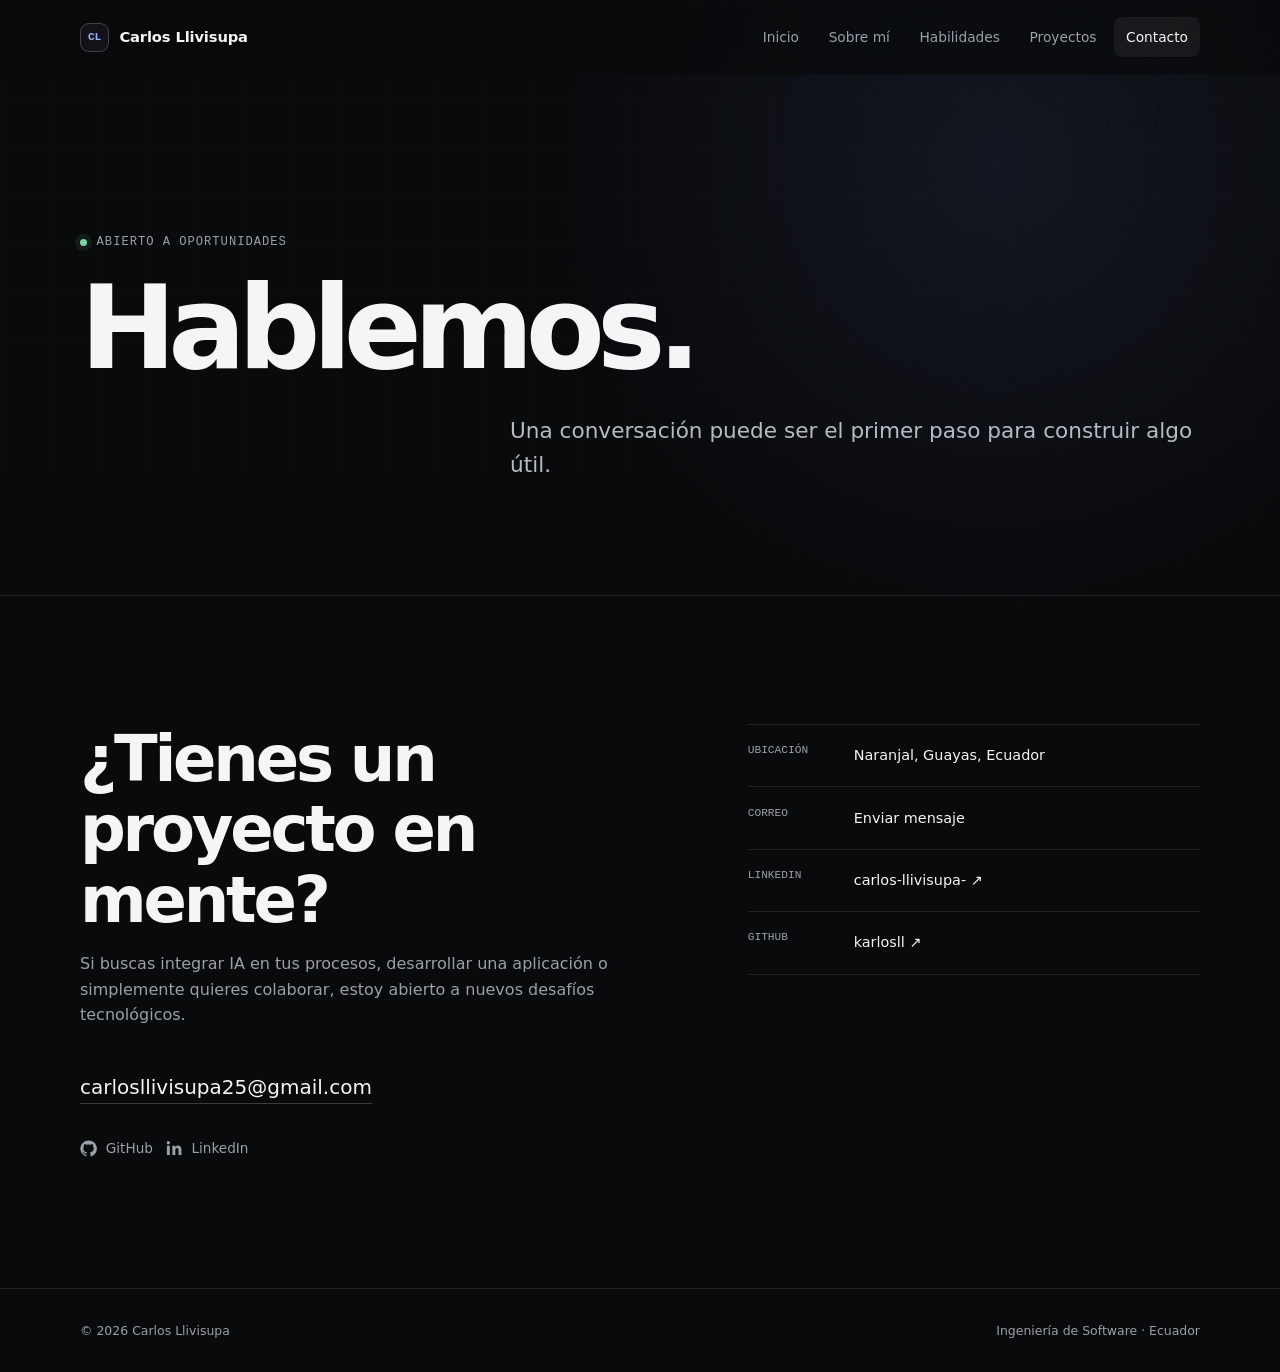
==== contacto.html @ 73b58702 "Primer commit de mi portafolio" ====
<!doctype html>
<html lang="es">
<head>
  <meta charset="utf-8">
  <meta name="viewport" content="width=device-width, initial-scale=1">
  <meta name="description" content="Contacto profesional de Carlos Llivisupa para proyectos de software e inteligencia artificial.">
  <meta name="theme-color" content="#090a0c">
  <title>Contacto — Carlos Llivisupa</title>
  <link rel="stylesheet" href="styles.css">
  <script src="script.js" defer></script>
</head>
<body>
  <a class="skip-link" href="#contenido">Saltar al contenido</a>
  <header class="site-header"><nav class="container nav-wrap" aria-label="Navegación principal">
    <a class="brand" href="index.html"><span class="brand-mark" aria-hidden="true">CL</span><span>Carlos Llivisupa</span></a>
    <button class="menu-toggle" type="button" aria-label="Abrir menú" aria-expanded="false" aria-controls="nav-menu"><svg aria-hidden="true" viewBox="0 0 24 24" fill="none" stroke="currentColor" stroke-width="1.8"><path d="M4 7h16M4 12h16M4 17h16"/></svg></button>
    <ul class="nav-links" id="nav-menu"><li><a href="index.html">Inicio</a></li><li><a href="sobre-mi.html">Sobre mí</a></li><li><a href="habilidades.html">Habilidades</a></li><li><a href="proyectos.html">Proyectos</a></li><li><a href="contacto.html" aria-current="page">Contacto</a></li></ul>
  </nav></header>

  <main id="contenido">
    <section class="container page-intro reveal">
      <p class="eyebrow">Abierto a oportunidades</p>
      <h1>Hablemos.</h1>
      <p class="lede">Una conversación puede ser el primer paso para construir algo útil.</p>
    </section>

    <section class="section">
      <div class="container contact-layout">
        <div class="contact-main reveal">
          <h2>¿Tienes un proyecto en mente?</h2>
          <p>Si buscas integrar IA en tus procesos, desarrollar una aplicación o simplemente quieres colaborar, estoy abierto a nuevos desafíos tecnológicos.</p>
          <a class="email-link" href="mailto:carlosllivisupa25@gmail.com">carlosllivisupa25@gmail.com</a>
          <div class="social-links">
            <a class="social-link" href="https://github.com/karlosll?tab=repositories" target="_blank" rel="noreferrer"><svg aria-hidden="true" viewBox="0 0 24 24" fill="currentColor"><path d="M12 .7a11.5 11.5 0 0 0-3.64 22.4c.58.1.79-.25.79-.56v-2.02c-3.22.7-3.9-1.37-3.9-1.37-.52-1.34-1.29-1.7-1.29-1.7-1.05-.72.08-.71.08-.71 1.17.08 1.78 1.2 1.78 1.2 1.04 1.78 2.72 1.27 3.38.97.1-.75.4-1.27.74-1.56-2.57-.3-5.27-1.29-5.27-5.69 0-1.26.45-2.28 1.19-3.09-.12-.29-.52-1.47.11-3.05 0 0 .97-.31 3.16 1.18a10.93 10.93 0 0 1 5.76 0c2.2-1.49 3.16-1.18 3.16-1.18.63 1.58.23 2.76.11 3.05.74.81 1.19 1.83 1.19 3.09 0 4.41-2.71 5.39-5.29 5.68.42.36.78 1.06.78 2.14v3.17c0 .31.21.67.8.56A11.5 11.5 0 0 0 12 .7Z"/></svg>GitHub</a>
            <a class="social-link" href="https://www.linkedin.com/in/carlos-llivisupa-/" target="_blank" rel="noreferrer"><svg aria-hidden="true" viewBox="0 0 24 24" fill="currentColor"><path d="M5.37 7.97H1.22V21h4.15V7.97ZM3.3 1.5a2.42 2.42 0 1 0 0 4.84 2.42 2.42 0 0 0 0-4.84ZM21.78 13.53c0-3.92-2.09-5.74-4.89-5.74a4.24 4.24 0 0 0-3.84 2.11h-.06V7.97H9v13.04h4.15v-6.45c0-1.7.32-3.35 2.43-3.35 2.08 0 2.1 1.95 2.1 3.46V21h4.15l-.05-7.47Z"/></svg>LinkedIn</a>
          </div>
        </div>
        <dl class="contact-list reveal">
          <div class="contact-row"><dt>Ubicación</dt><dd>Naranjal, Guayas, Ecuador</dd></div>
          <div class="contact-row"><dt>Correo</dt><dd><a href="mailto:carlosllivisupa25@gmail.com">Enviar mensaje</a></dd></div>
          <div class="contact-row"><dt>LinkedIn</dt><dd><a href="https://www.linkedin.com/in/carlos-llivisupa-/" target="_blank" rel="noreferrer">carlos-llivisupa- ↗</a></dd></div>
          <div class="contact-row"><dt>GitHub</dt><dd><a href="https://github.com/karlosll?tab=repositories" target="_blank" rel="noreferrer">karlosll ↗</a></dd></div>
        </dl>
      </div>
    </section>
  </main>

  <footer class="site-footer"><div class="container footer-inner"><p>© <span data-year></span> Carlos Llivisupa</p><p>Ingeniería de Software · Ecuador</p></div></footer>
</body>
</html>
---- styles.css ----
:root {
  --bg: #090a0c;
  --surface: #111318;
  --surface-raised: #161920;
  --text: #f4f5f7;
  --muted: #9b9fa9;
  --line: rgba(255, 255, 255, 0.1);
  --line-strong: rgba(255, 255, 255, 0.2);
  --accent: #9bb5ff;
  --accent-soft: rgba(155, 181, 255, 0.12);
  --max-width: 1120px;
  --radius: 18px;
}

* {
  box-sizing: border-box;
}

html {
  scroll-behavior: smooth;
}

body {
  margin: 0;
  min-width: 320px;
  color: var(--text);
  background:
    radial-gradient(circle at 78% 12%, rgba(87, 113, 181, 0.12), transparent 28rem),
    var(--bg);
  font-family: Inter, ui-sans-serif, system-ui, -apple-system, BlinkMacSystemFont, "Segoe UI", sans-serif;
  line-height: 1.6;
  -webkit-font-smoothing: antialiased;
}

body::before {
  position: fixed;
  inset: 0;
  z-index: -1;
  background-image:
    linear-gradient(rgba(255, 255, 255, 0.018) 1px, transparent 1px),
    linear-gradient(90deg, rgba(255, 255, 255, 0.018) 1px, transparent 1px);
  background-size: 48px 48px;
  mask-image: linear-gradient(to bottom, black, transparent 75%);
  content: "";
  pointer-events: none;
}

a {
  color: inherit;
  text-decoration: none;
}

img {
  display: block;
  max-width: 100%;
}

button,
input,
textarea {
  font: inherit;
}

button,
a {
  -webkit-tap-highlight-color: transparent;
}

:focus-visible {
  outline: 2px solid var(--accent);
  outline-offset: 4px;
}

.skip-link {
  position: fixed;
  top: 1rem;
  left: 1rem;
  z-index: 100;
  padding: 0.65rem 1rem;
  border-radius: 999px;
  color: var(--bg);
  background: var(--text);
  transform: translateY(-150%);
  transition: transform 180ms ease;
}

.skip-link:focus {
  transform: translateY(0);
}

.container {
  width: min(calc(100% - 3rem), var(--max-width));
  margin-inline: auto;
}

.site-header {
  position: sticky;
  top: 0;
  z-index: 50;
  border-bottom: 1px solid transparent;
  background: rgba(9, 10, 12, 0.72);
  backdrop-filter: blur(18px);
  transition: border-color 200ms ease;
}

.site-header.scrolled {
  border-color: var(--line);
}

.nav-wrap {
  display: flex;
  align-items: center;
  justify-content: space-between;
  min-height: 74px;
}

.brand {
  display: inline-flex;
  align-items: center;
  gap: 0.65rem;
  font-size: 0.92rem;
  font-weight: 650;
  letter-spacing: -0.01em;
}

.brand-mark {
  display: grid;
  width: 29px;
  height: 29px;
  place-items: center;
  border: 1px solid var(--line-strong);
  border-radius: 9px;
  color: var(--accent);
  background: var(--surface);
  font: 600 0.7rem ui-monospace, SFMono-Regular, Menlo, monospace;
}

.nav-links {
  display: flex;
  align-items: center;
  gap: 0.35rem;
  margin: 0;
  padding: 0;
  list-style: none;
}

.nav-links a {
  display: block;
  padding: 0.55rem 0.75rem;
  border-radius: 8px;
  color: var(--muted);
  font-size: 0.86rem;
  transition: color 180ms ease, background-color 180ms ease;
}

.nav-links a:hover,
.nav-links a[aria-current="page"] {
  color: var(--text);
  background: rgba(255, 255, 255, 0.055);
}

.menu-toggle {
  display: none;
  width: 42px;
  height: 42px;
  padding: 0;
  border: 1px solid var(--line);
  border-radius: 10px;
  color: var(--text);
  background: var(--surface);
  cursor: pointer;
}

.menu-toggle svg {
  width: 20px;
  height: 20px;
}

.hero {
  display: grid;
  grid-template-columns: minmax(0, 1.45fr) minmax(270px, 0.55fr);
  gap: clamp(3rem, 8vw, 7rem);
  align-items: center;
  min-height: calc(100svh - 74px);
  padding-block: clamp(5rem, 12vh, 9rem);
}

.eyebrow {
  display: flex;
  align-items: center;
  gap: 0.6rem;
  margin: 0 0 1.5rem;
  color: var(--muted);
  font: 500 0.76rem/1.3 ui-monospace, SFMono-Regular, Menlo, monospace;
  letter-spacing: 0.08em;
  text-transform: uppercase;
}

.eyebrow::before {
  width: 7px;
  height: 7px;
  border-radius: 50%;
  background: #79d5a5;
  box-shadow: 0 0 0 5px rgba(121, 213, 165, 0.09);
  content: "";
}

.hero h1,
.page-intro h1 {
  max-width: 860px;
  margin: 0;
  font-size: clamp(3.25rem, 8.6vw, 7.2rem);
  font-weight: 650;
  line-height: 0.93;
  letter-spacing: -0.07em;
}

.hero h1 span {
  display: block;
  color: transparent;
  -webkit-text-stroke: 1px rgba(244, 245, 247, 0.48);
}

.hero-lead {
  max-width: 670px;
  margin: 2rem 0 0;
  color: #b8bbc3;
  font-size: clamp(1rem, 2vw, 1.18rem);
  line-height: 1.75;
}

.hero-actions,
.social-links {
  display: flex;
  flex-wrap: wrap;
  gap: 0.8rem;
  margin-top: 2.1rem;
}

.button {
  display: inline-flex;
  align-items: center;
  justify-content: center;
  gap: 0.6rem;
  min-height: 46px;
  padding: 0.7rem 1.05rem;
  border: 1px solid var(--line-strong);
  border-radius: 10px;
  font-size: 0.88rem;
  font-weight: 600;
  transition: transform 180ms ease, border-color 180ms ease, background-color 180ms ease;
}

.button:hover {
  transform: translateY(-2px);
  border-color: rgba(255, 255, 255, 0.36);
}

.button.primary {
  border-color: var(--text);
  color: var(--bg);
  background: var(--text);
}

.button.primary:hover {
  background: #dfe1e6;
}

.button svg,
.social-link svg,
.text-link svg {
  width: 17px;
  height: 17px;
}

.hero-portrait {
  position: relative;
  max-width: 340px;
  justify-self: end;
}

.hero-portrait::before {
  position: absolute;
  inset: -12px 12px 12px -12px;
  z-index: -1;
  border: 1px solid var(--line);
  border-radius: calc(var(--radius) + 4px);
  content: "";
}

.hero-portrait::after {
  position: absolute;
  right: -16px;
  bottom: 18%;
  width: 5px;
  height: 64px;
  border-radius: 10px;
  background: var(--accent);
  content: "";
}

.hero-portrait img {
  width: 100%;
  aspect-ratio: 0.78;
  border: 1px solid var(--line);
  border-radius: var(--radius);
  object-fit: cover;
  object-position: center 16%;
  filter: saturate(0.72) contrast(1.04);
}

.portrait-label {
  position: absolute;
  right: 0.75rem;
  bottom: 0.75rem;
  padding: 0.45rem 0.65rem;
  border: 1px solid var(--line);
  border-radius: 8px;
  color: #d9dbe1;
  background: rgba(9, 10, 12, 0.8);
  backdrop-filter: blur(10px);
  font: 500 0.68rem ui-monospace, SFMono-Regular, Menlo, monospace;
}

.section {
  padding-block: clamp(5rem, 10vw, 8.5rem);
  border-top: 1px solid var(--line);
}

.section-header {
  display: grid;
  grid-template-columns: 0.7fr 1.3fr;
  gap: 2rem;
  align-items: start;
  margin-bottom: 3rem;
}

.section-kicker {
  margin: 0;
  color: var(--muted);
  font: 500 0.75rem ui-monospace, SFMono-Regular, Menlo, monospace;
  letter-spacing: 0.08em;
  text-transform: uppercase;
}

.section-header h2 {
  max-width: 680px;
  margin: 0;
  font-size: clamp(2rem, 4.2vw, 3.6rem);
  font-weight: 570;
  line-height: 1.08;
  letter-spacing: -0.045em;
}

.section-copy {
  max-width: 680px;
  margin: 1.25rem 0 0;
  color: var(--muted);
  font-size: 1rem;
}

.stats {
  display: grid;
  grid-template-columns: repeat(3, 1fr);
  border-block: 1px solid var(--line);
}

.stat {
  padding: 1.8rem 1.4rem;
}

.stat + .stat {
  border-left: 1px solid var(--line);
}

.stat strong {
  display: block;
  margin-bottom: 0.2rem;
  font-size: clamp(1.55rem, 3vw, 2.3rem);
  font-weight: 580;
  letter-spacing: -0.04em;
}

.stat span {
  color: var(--muted);
  font-size: 0.82rem;
}

.project-list {
  display: grid;
  gap: 1rem;
}

.project-card {
  position: relative;
  display: grid;
  grid-template-columns: 0.55fr 1fr auto;
  gap: 2rem;
  align-items: start;
  padding: 1.65rem;
  overflow: hidden;
  border: 1px solid var(--line);
  border-radius: var(--radius);
  background: rgba(17, 19, 24, 0.68);
  transition: transform 220ms ease, border-color 220ms ease, background-color 220ms ease;
}

.project-card::before {
  position: absolute;
  top: 0;
  left: 0;
  width: 0;
  height: 2px;
  background: var(--accent);
  content: "";
  transition: width 280ms ease;
}

.project-card:hover {
  border-color: var(--line-strong);
  background: var(--surface);
  transform: translateY(-2px);
}

.project-card:hover::before {
  width: 100%;
}

.project-title h3 {
  margin: 0;
  font-size: 1.25rem;
  font-weight: 600;
  letter-spacing: -0.025em;
}

.project-title p,
.project-date {
  margin: 0.3rem 0 0;
  color: var(--muted);
  font: 500 0.72rem ui-monospace, SFMono-Regular, Menlo, monospace;
}

.project-body p {
  margin: 0;
  color: #b5b8c0;
  font-size: 0.92rem;
}

.badges {
  display: flex;
  flex-wrap: wrap;
  gap: 0.45rem;
  margin-top: 1rem;
}

.badge {
  padding: 0.3rem 0.55rem;
  border: 1px solid var(--line);
  border-radius: 999px;
  color: #b9bdc6;
  background: rgba(255, 255, 255, 0.025);
  font: 500 0.68rem ui-monospace, SFMono-Regular, Menlo, monospace;
}

.project-arrow {
  display: grid;
  width: 36px;
  height: 36px;
  place-items: center;
  border: 1px solid var(--line);
  border-radius: 50%;
  color: var(--muted);
  transition: color 180ms ease, border-color 180ms ease, transform 180ms ease;
}

.project-card:hover .project-arrow {
  color: var(--text);
  border-color: var(--line-strong);
  transform: translate(2px, -2px);
}

.text-link {
  display: inline-flex;
  align-items: center;
  gap: 0.5rem;
  margin-top: 1.5rem;
  color: #dfe1e5;
  font-size: 0.88rem;
  font-weight: 600;
}

.text-link:hover {
  color: var(--accent);
}

.cta {
  display: grid;
  grid-template-columns: 1fr auto;
  gap: 2rem;
  align-items: end;
  padding: clamp(2rem, 6vw, 4rem);
  border: 1px solid var(--line);
  border-radius: 24px;
  background: linear-gradient(135deg, rgba(155, 181, 255, 0.1), rgba(255, 255, 255, 0.025) 55%);
}

.cta h2 {
  max-width: 680px;
  margin: 0;
  font-size: clamp(2rem, 5vw, 4rem);
  font-weight: 570;
  line-height: 1.08;
  letter-spacing: -0.05em;
}

.cta p {
  max-width: 580px;
  margin: 1rem 0 0;
  color: var(--muted);
}

.site-footer {
  padding-block: 2rem;
  border-top: 1px solid var(--line);
  color: var(--muted);
}

.footer-inner {
  display: flex;
  justify-content: space-between;
  gap: 1.5rem;
  font-size: 0.78rem;
}

.footer-inner p {
  margin: 0;
}

/* Internal pages */
.page-intro {
  padding-block: clamp(6rem, 13vw, 10rem) clamp(4rem, 9vw, 7rem);
}

.page-intro h1 {
  max-width: 920px;
  font-size: clamp(3.2rem, 9vw, 7.5rem);
}

.page-intro .lede {
  max-width: 690px;
  margin: 2rem 0 0 auto;
  color: #b6bac2;
  font-size: clamp(1.05rem, 2.3vw, 1.35rem);
}

.split-content {
  display: grid;
  grid-template-columns: 0.72fr 1.28fr;
  gap: clamp(2rem, 7vw, 6rem);
}

.sticky-label {
  position: sticky;
  top: 105px;
  align-self: start;
}

.content-prose {
  color: #b8bbc3;
  font-size: 1.04rem;
}

.content-prose > :first-child {
  margin-top: 0;
}

.content-prose strong {
  color: var(--text);
  font-weight: 550;
}

.timeline {
  display: grid;
}

.timeline-item {
  display: grid;
  grid-template-columns: 130px 1fr;
  gap: 2rem;
  padding-block: 2rem;
  border-top: 1px solid var(--line);
}

.timeline-date {
  color: var(--muted);
  font: 500 0.73rem ui-monospace, SFMono-Regular, Menlo, monospace;
}

.timeline-item h3 {
  margin: 0;
  font-size: 1.25rem;
  font-weight: 580;
}

.timeline-item h3 span {
  color: var(--muted);
  font-weight: 400;
}

.timeline-item p {
  margin: 0.65rem 0 0;
  color: var(--muted);
  font-size: 0.92rem;
}

.skills-grid {
  display: grid;
  grid-template-columns: repeat(2, 1fr);
  gap: 1rem;
}

.skill-card {
  min-height: 220px;
  padding: 1.5rem;
  border: 1px solid var(--line);
  border-radius: var(--radius);
  background: rgba(17, 19, 24, 0.65);
  transition: transform 200ms ease, border-color 200ms ease;
}

.skill-card:hover {
  border-color: var(--line-strong);
  transform: translateY(-2px);
}

.skill-number {
  color: var(--muted);
  font: 500 0.7rem ui-monospace, SFMono-Regular, Menlo, monospace;
}

.skill-card h2 {
  margin: 2.5rem 0 1rem;
  font-size: 1.3rem;
  font-weight: 580;
}

.skill-card .badges {
  margin-top: 0;
}

.projects-grid {
  display: grid;
  grid-template-columns: repeat(2, 1fr);
  gap: 1rem;
}

.project-detail {
  display: flex;
  min-height: 390px;
  flex-direction: column;
  padding: clamp(1.5rem, 4vw, 2.2rem);
  border: 1px solid var(--line);
  border-radius: var(--radius);
  background: rgba(17, 19, 24, 0.68);
  transition: transform 220ms ease, border-color 220ms ease;
}

.project-detail:first-child {
  grid-column: 1 / -1;
  min-height: 350px;
  background: linear-gradient(140deg, rgba(155, 181, 255, 0.09), rgba(17, 19, 24, 0.7) 50%);
}

.project-detail:hover {
  border-color: var(--line-strong);
  transform: translateY(-3px);
}

.project-detail-top {
  display: flex;
  justify-content: space-between;
  gap: 1rem;
  color: var(--muted);
  font: 500 0.72rem ui-monospace, SFMono-Regular, Menlo, monospace;
}

.project-detail h2 {
  margin: auto 0 0;
  font-size: clamp(2rem, 4vw, 3.2rem);
  font-weight: 570;
  letter-spacing: -0.045em;
}

.project-detail p {
  max-width: 720px;
  margin: 0.75rem 0 0;
  color: var(--muted);
}

.project-detail .achievement {
  color: #cbd4ed;
}

.contact-layout {
  display: grid;
  grid-template-columns: 1fr 0.8fr;
  gap: clamp(2rem, 8vw, 7rem);
  align-items: start;
}

.contact-main h2 {
  margin: 0;
  font-size: clamp(2.2rem, 5vw, 4.2rem);
  font-weight: 570;
  line-height: 1.1;
  letter-spacing: -0.05em;
}

.contact-main > p {
  max-width: 630px;
  color: var(--muted);
}

.email-link {
  display: inline-block;
  margin-top: 1.7rem;
  border-bottom: 1px solid var(--line-strong);
  font-size: clamp(1rem, 2.4vw, 1.25rem);
  transition: color 180ms ease, border-color 180ms ease;
}

.email-link:hover {
  color: var(--accent);
  border-color: var(--accent);
}

.contact-list {
  margin: 0;
  border-top: 1px solid var(--line);
}

.contact-row {
  display: grid;
  grid-template-columns: 90px 1fr;
  gap: 1rem;
  padding-block: 1.2rem;
  border-bottom: 1px solid var(--line);
}

.contact-row dt {
  color: var(--muted);
  font: 500 0.7rem ui-monospace, SFMono-Regular, Menlo, monospace;
  text-transform: uppercase;
}

.contact-row dd {
  margin: 0;
  font-size: 0.9rem;
}

.contact-row a:hover {
  color: var(--accent);
}

.social-link {
  display: inline-flex;
  align-items: center;
  gap: 0.55rem;
  color: var(--muted);
  font-size: 0.85rem;
  transition: color 180ms ease;
}

.social-link:hover {
  color: var(--text);
}

.reveal {
  opacity: 0;
  transform: translateY(18px);
  transition: opacity 650ms ease, transform 650ms ease;
}

.reveal.is-visible {
  opacity: 1;
  transform: none;
}

@media (max-width: 840px) {
  .menu-toggle {
    display: grid;
    place-items: center;
  }

  .nav-links {
    position: absolute;
    top: 66px;
    right: 1.5rem;
    left: 1.5rem;
    display: none;
    padding: 0.65rem;
    border: 1px solid var(--line);
    border-radius: 14px;
    background: rgba(17, 19, 24, 0.97);
    box-shadow: 0 18px 50px rgba(0, 0, 0, 0.34);
  }

  .nav-links.open {
    display: grid;
  }

  .nav-links a {
    padding: 0.75rem;
  }

  .hero {
    grid-template-columns: 1fr;
    min-height: auto;
  }

  .hero-portrait {
    width: min(72vw, 340px);
    justify-self: start;
  }

  .project-card {
    grid-template-columns: 0.6fr 1fr;
  }

  .project-arrow {
    display: none;
  }

  .cta,
  .contact-layout {
    grid-template-columns: 1fr;
    align-items: start;
  }
}

@media (max-width: 620px) {
  .container {
    width: min(calc(100% - 2rem), var(--max-width));
  }

  .hero h1,
  .page-intro h1 {
    letter-spacing: -0.055em;
  }

  .section-header,
  .split-content {
    grid-template-columns: 1fr;
  }

  .stats {
    grid-template-columns: 1fr;
  }

  .stat + .stat {
    border-top: 1px solid var(--line);
    border-left: 0;
  }

  .project-card {
    grid-template-columns: 1fr;
    gap: 1.2rem;
  }

  .skills-grid,
  .projects-grid {
    grid-template-columns: 1fr;
  }

  .project-detail:first-child {
    grid-column: auto;
  }

  .sticky-label {
    position: static;
  }

  .timeline-item {
    grid-template-columns: 1fr;
    gap: 0.6rem;
  }

  .footer-inner {
    flex-direction: column;
  }
}

@media (prefers-reduced-motion: reduce) {
  *,
  *::before,
  *::after {
    scroll-behavior: auto !important;
    transition-duration: 0.01ms !important;
  }

  .reveal {
    opacity: 1;
    transform: none;
  }
}
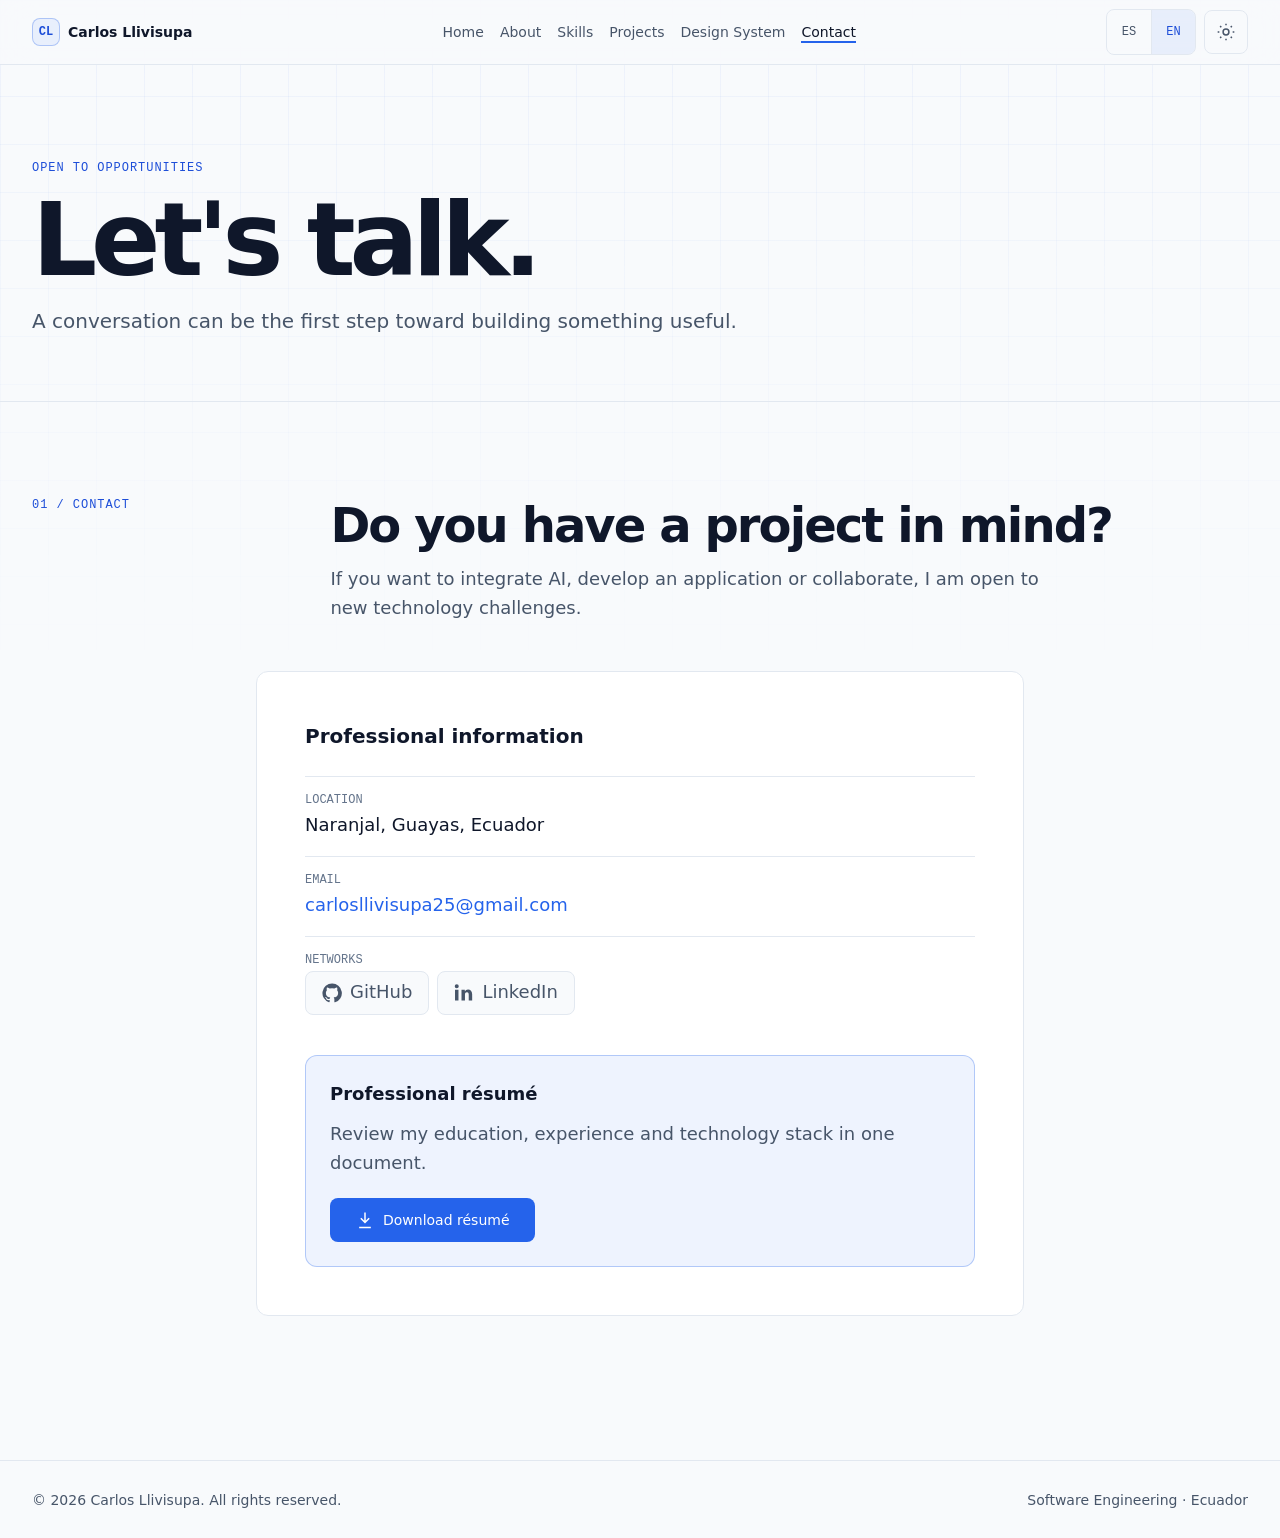
==== commit 680e7591: "Tercer Commit cambios en diseño" ====
--- a/contacto.html
+++ b/contacto.html
@@ -1,50 +1,101 @@
 <!doctype html>
-<html lang="es">
+<html lang="es" data-theme="dark">
 <head>
   <meta charset="utf-8">
-  <meta name="viewport" content="width=device-width, initial-scale=1">
+  <meta name="viewport" content="width=device-width, initial-scale=1, viewport-fit=cover">
   <meta name="description" content="Contacto profesional de Carlos Llivisupa para proyectos de software e inteligencia artificial.">
-  <meta name="theme-color" content="#090a0c">
-  <title>Contacto — Carlos Llivisupa</title>
-  <link rel="stylesheet" href="styles.css">
-  <script src="script.js" defer></script>
+  <meta name="theme-color" content="#0a0f1c">
+  <title>Contacto · Carlos Llivisupa</title>
+  <script>
+    (function () {
+      try {
+        var savedTheme = localStorage.getItem('theme');
+        var systemTheme = window.matchMedia('(prefers-color-scheme: light)').matches ? 'light' : 'dark';
+        document.documentElement.setAttribute('data-theme', savedTheme || systemTheme);
+      } catch (_) {
+        document.documentElement.setAttribute('data-theme', 'dark');
+      }
+    })();
+  </script>
+  <link rel="stylesheet" href="css/tokens.css">
+  <link rel="stylesheet" href="css/base.css">
+  <link rel="stylesheet" href="css/components.css">
+  <link rel="stylesheet" href="css/pages.css">
 </head>
-<body>
-  <a class="skip-link" href="#contenido">Saltar al contenido</a>
-  <header class="site-header"><nav class="container nav-wrap" aria-label="Navegación principal">
-    <a class="brand" href="index.html"><span class="brand-mark" aria-hidden="true">CL</span><span>Carlos Llivisupa</span></a>
-    <button class="menu-toggle" type="button" aria-label="Abrir menú" aria-expanded="false" aria-controls="nav-menu"><svg aria-hidden="true" viewBox="0 0 24 24" fill="none" stroke="currentColor" stroke-width="1.8"><path d="M4 7h16M4 12h16M4 17h16"/></svg></button>
-    <ul class="nav-links" id="nav-menu"><li><a href="index.html">Inicio</a></li><li><a href="sobre-mi.html">Sobre mí</a></li><li><a href="habilidades.html">Habilidades</a></li><li><a href="proyectos.html">Proyectos</a></li><li><a href="contacto.html" aria-current="page">Contacto</a></li></ul>
-  </nav></header>
+<body data-title-key="meta.title.contact" data-description-key="meta.description.contact">
+  <a class="skip-link" href="#contenido" data-i18n="nav.skip">Saltar al contenido</a>
+
+  <header class="site-header">
+    <div class="container site-header__inner">
+      <a class="brand" href="index.html" aria-label="Carlos Llivisupa"><span class="brand__mark" aria-hidden="true">CL</span><span>Carlos Llivisupa</span></a>
+      <nav id="nav-links" class="nav" aria-label="Navegación principal" data-i18n-aria="nav.aria">
+        <ul class="nav__list">
+          <li><a href="index.html" data-i18n="nav.home">Inicio</a></li>
+          <li><a href="sobre-mi.html" data-i18n="nav.about">Sobre mí</a></li>
+          <li><a href="habilidades.html" data-i18n="nav.skills">Habilidades</a></li>
+          <li><a href="proyectos.html" data-i18n="nav.projects">Proyectos</a></li>
+          <li><a href="design-system.html" data-i18n="nav.design">Design System</a></li>
+          <li><a href="contacto.html" aria-current="page" data-i18n="nav.contact">Contacto</a></li>
+        </ul>
+      </nav>
+      <div class="site-header__actions">
+        <div class="lang-switch" role="group" aria-label="Seleccionar idioma" data-i18n-aria="nav.languages"><button type="button" data-lang-btn="es" aria-pressed="true">ES</button><button type="button" data-lang-btn="en" aria-pressed="false">EN</button></div>
+        <button type="button" id="theme-toggle" class="icon-btn" aria-label="Cambiar tema claro u oscuro" aria-pressed="true" data-i18n-aria="nav.theme">
+          <svg class="theme-icon--moon" aria-hidden="true" viewBox="0 0 24 24" fill="none" stroke="currentColor" stroke-width="1.8"><path d="M20.4 15.1A8.5 8.5 0 0 1 8.9 3.6 8.5 8.5 0 1 0 20.4 15.1Z"/></svg>
+          <svg class="theme-icon--sun" aria-hidden="true" viewBox="0 0 24 24" fill="none" stroke="currentColor" stroke-width="1.8"><circle cx="12" cy="12" r="3.5"/><path d="M12 2v2M12 20v2M4.93 4.93l1.42 1.42M17.66 17.66l1.41 1.41M2 12h2M20 12h2M4.93 19.07l1.42-1.42M17.66 6.34l1.41-1.41"/></svg>
+        </button>
+        <button type="button" id="menu-btn" class="icon-btn menu-btn" aria-expanded="false" aria-controls="nav-links" aria-label="Abrir menú" data-i18n-aria="nav.menu"><svg aria-hidden="true" viewBox="0 0 24 24" fill="none" stroke="currentColor" stroke-width="1.8"><path d="M4 7h16M4 12h16M4 17h16"/></svg></button>
+      </div>
+    </div>
+  </header>
 
   <main id="contenido">
-    <section class="container page-intro reveal">
-      <p class="eyebrow">Abierto a oportunidades</p>
-      <h1>Hablemos.</h1>
-      <p class="lede">Una conversación puede ser el primer paso para construir algo útil.</p>
+    <section class="container page-intro" aria-labelledby="contact-title">
+      <p class="section-label reveal" data-i18n="contact.pageLabel">Abierto a oportunidades</p>
+      <h1 id="contact-title" class="reveal" data-i18n="contact.pageTitle">Hablemos.</h1>
+      <p class="reveal" data-i18n="contact.pageLead">Una conversación puede ser el primer paso para construir algo útil.</p>
     </section>
 
-    <section class="section">
-      <div class="container contact-layout">
-        <div class="contact-main reveal">
-          <h2>¿Tienes un proyecto en mente?</h2>
-          <p>Si buscas integrar IA en tus procesos, desarrollar una aplicación o simplemente quieres colaborar, estoy abierto a nuevos desafíos tecnológicos.</p>
-          <a class="email-link" href="mailto:carlosllivisupa25@gmail.com">carlosllivisupa25@gmail.com</a>
-          <div class="social-links">
-            <a class="social-link" href="https://github.com/karlosll?tab=repositories" target="_blank" rel="noreferrer"><svg aria-hidden="true" viewBox="0 0 24 24" fill="currentColor"><path d="M12 .7a11.5 11.5 0 0 0-3.64 22.4c.58.1.79-.25.79-.56v-2.02c-3.22.7-3.9-1.37-3.9-1.37-.52-1.34-1.29-1.7-1.29-1.7-1.05-.72.08-.71.08-.71 1.17.08 1.78 1.2 1.78 1.2 1.04 1.78 2.72 1.27 3.38.97.1-.75.4-1.27.74-1.56-2.57-.3-5.27-1.29-5.27-5.69 0-1.26.45-2.28 1.19-3.09-.12-.29-.52-1.47.11-3.05 0 0 .97-.31 3.16 1.18a10.93 10.93 0 0 1 5.76 0c2.2-1.49 3.16-1.18 3.16-1.18.63 1.58.23 2.76.11 3.05.74.81 1.19 1.83 1.19 3.09 0 4.41-2.71 5.39-5.29 5.68.42.36.78 1.06.78 2.14v3.17c0 .31.21.67.8.56A11.5 11.5 0 0 0 12 .7Z"/></svg>GitHub</a>
-            <a class="social-link" href="https://www.linkedin.com/in/carlos-llivisupa-/" target="_blank" rel="noreferrer"><svg aria-hidden="true" viewBox="0 0 24 24" fill="currentColor"><path d="M5.37 7.97H1.22V21h4.15V7.97ZM3.3 1.5a2.42 2.42 0 1 0 0 4.84 2.42 2.42 0 0 0 0-4.84ZM21.78 13.53c0-3.92-2.09-5.74-4.89-5.74a4.24 4.24 0 0 0-3.84 2.11h-.06V7.97H9v13.04h4.15v-6.45c0-1.7.32-3.35 2.43-3.35 2.08 0 2.1 1.95 2.1 3.46V21h4.15l-.05-7.47Z"/></svg>LinkedIn</a>
-          </div>
+    <section class="section section--bordered" aria-labelledby="contact-section-title">
+      <div class="container">
+        <header class="section-header reveal">
+          <p class="section-label" data-i18n="contact.sectionLabel">01 / Contacto</p>
+          <div class="section-header__content"><h2 id="contact-section-title" data-i18n="contact.sectionTitle">¿Tienes un proyecto en mente?</h2><p data-i18n="contact.sectionIntro">Si buscas integrar IA, desarrollar una aplicación o colaborar, estoy abierto a nuevos desafíos tecnológicos.</p></div>
+        </header>
+
+        <div class="contact-layout">
+          <aside class="contact-panel reveal" aria-labelledby="contact-info-title">
+            <div class="contact-panel__header"><h3 id="contact-info-title" data-i18n="contact.infoTitle">Información profesional</h3></div>
+            <dl class="contact-list">
+              <div class="contact-list__row"><dt data-i18n="contact.locationLabel">Ubicación</dt><dd data-i18n="contact.location">Naranjal, Guayas, Ecuador</dd></div>
+              <div class="contact-list__row"><dt data-i18n="contact.emailLabel">Correo</dt><dd><a href="mailto:carlosllivisupa25@gmail.com">carlosllivisupa25@gmail.com</a></dd></div>
+              <div class="contact-list__row"><dt data-i18n="contact.networksLabel">Redes</dt><dd>
+                <ul class="contact-networks">
+                  <li><a class="contact-network" href="https://github.com/karlosll?tab=repositories" target="_blank" rel="noopener"><svg aria-hidden="true" viewBox="0 0 24 24" fill="currentColor"><path d="M12 .7a11.5 11.5 0 0 0-3.64 22.4c.58.1.79-.25.79-.56v-2.02c-3.22.7-3.9-1.37-3.9-1.37-.52-1.34-1.29-1.7-1.29-1.7-1.05-.72.08-.71.08-.71 1.17.08 1.78 1.2 1.78 1.2 1.04 1.78 2.72 1.27 3.38.97.1-.75.4-1.27.74-1.56-2.57-.3-5.27-1.29-5.27-5.69 0-1.26.45-2.28 1.19-3.09-.12-.29-.52-1.47.11-3.05 0 0 .97-.31 3.16 1.18a10.93 10.93 0 0 1 5.76 0c2.2-1.49 3.16-1.18 3.16-1.18.63 1.58.23 2.76.11 3.05.74.81 1.19 1.83 1.19 3.09 0 4.41-2.71 5.39-5.29 5.68.42.36.78 1.06.78 2.14v3.17c0 .31.21.67.8.56A11.5 11.5 0 0 0 12 .7Z"/></svg><span>GitHub</span></a></li>
+                  <li><a class="contact-network" href="https://www.linkedin.com/in/carlos-llivisupa-/" target="_blank" rel="noopener"><svg aria-hidden="true" viewBox="0 0 24 24" fill="currentColor"><path d="M5.37 7.97H1.22V21h4.15V7.97ZM3.3 1.5a2.42 2.42 0 1 0 0 4.84 2.42 2.42 0 0 0 0-4.84ZM21.78 13.53c0-3.92-2.09-5.74-4.89-5.74a4.24 4.24 0 0 0-3.84 2.11h-.06V7.97H9v13.04h4.15v-6.45c0-1.7.32-3.35 2.43-3.35 2.08 0 2.1 1.95 2.1 3.46V21h4.15l-.05-7.47Z"/></svg><span>LinkedIn</span></a></li>
+                </ul>
+              </dd></div>
+            </dl>
+
+            <section class="cv-card" aria-labelledby="cv-title">
+              <h4 id="cv-title" data-i18n="contact.cvTitle">Currículum profesional</h4>
+              <p data-i18n="contact.cvBody">Consulta mi formación, experiencia y stack tecnológico en un solo documento.</p>
+              <a class="btn btn--primary" href="CV%20-%20Carlos%20Llivisupa.pdf" download="CV-Carlos-Llivisupa.pdf"><svg class="download-icon" aria-hidden="true" viewBox="0 0 24 24" fill="none" stroke="currentColor" stroke-width="1.8"><path d="M12 3v12M7 10l5 5 5-5M5 21h14"/></svg><span data-i18n="contact.downloadCv">Descargar CV</span></a>
+            </section>
+          </aside>
+
         </div>
-        <dl class="contact-list reveal">
-          <div class="contact-row"><dt>Ubicación</dt><dd>Naranjal, Guayas, Ecuador</dd></div>
-          <div class="contact-row"><dt>Correo</dt><dd><a href="mailto:carlosllivisupa25@gmail.com">Enviar mensaje</a></dd></div>
-          <div class="contact-row"><dt>LinkedIn</dt><dd><a href="https://www.linkedin.com/in/carlos-llivisupa-/" target="_blank" rel="noreferrer">carlos-llivisupa- ↗</a></dd></div>
-          <div class="contact-row"><dt>GitHub</dt><dd><a href="https://github.com/karlosll?tab=repositories" target="_blank" rel="noreferrer">karlosll ↗</a></dd></div>
-        </dl>
       </div>
     </section>
   </main>
 
-  <footer class="site-footer"><div class="container footer-inner"><p>© <span data-year></span> Carlos Llivisupa</p><p>Ingeniería de Software · Ecuador</p></div></footer>
+  <footer class="site-footer"><div class="container site-footer__inner"><p><small>© <span data-year></span> Carlos Llivisupa. <span data-i18n="footer.rights">Todos los derechos reservados.</span></small></p><p><small data-i18n="footer.location">Ingeniería de Software · Ecuador</small></p></div></footer>
+  <button type="button" id="back-to-top" class="icon-btn back-to-top" hidden aria-label="Volver al inicio" data-i18n-aria="ui.top"><svg aria-hidden="true" viewBox="0 0 24 24" fill="none" stroke="currentColor" stroke-width="1.8"><path d="m6 15 6-6 6 6"/></svg></button>
+
+  <script src="js/translations.js" defer></script>
+  <script src="js/i18n.js" defer></script>
+  <script src="js/theme.js" defer></script>
+  <script src="js/menu.js" defer></script>
+  <script src="js/ui.js" defer></script>
 </body>
 </html>
--- a/css/tokens.css
+++ b/css/tokens.css
@@ -0,0 +1,87 @@
+:root,
+[data-theme="dark"] {
+  color-scheme: dark;
+  --color-background: #0a0f1c;
+  --color-surface: #111827;
+  --color-surface-raised: #162033;
+  --color-nav-bg: rgba(10, 15, 28, 0.82);
+  --color-text: #e6edf7;
+  --color-text-muted: #94a3b8;
+  --color-text-disabled: #64748b;
+  --color-border: #1e293b;
+  --color-primary: #3b82f6;
+  --color-primary-hover: #60a5fa;
+  --color-primary-button: #2563eb;
+  --color-primary-button-hover: #1d4ed8;
+  --color-on-primary: #ffffff;
+  --color-secondary: #38bdf8;
+  --color-accent-soft: rgba(59, 130, 246, 0.12);
+  --color-accent-border: rgba(59, 130, 246, 0.35);
+  --color-success: #34d399;
+  --color-warning: #fbbf24;
+  --color-danger: #f87171;
+  --color-grid: rgba(148, 163, 184, 0.055);
+  --focus-ring: 0 0 0 3px rgba(59, 130, 246, 0.4);
+  --shadow-card: 0 4px 16px rgba(0, 0, 0, 0.24);
+}
+
+[data-theme="light"] {
+  color-scheme: light;
+  --color-background: #f8fafc;
+  --color-surface: #ffffff;
+  --color-surface-raised: #eff6ff;
+  --color-nav-bg: rgba(248, 250, 252, 0.86);
+  --color-text: #0f172a;
+  --color-text-muted: #475569;
+  --color-text-disabled: #64748b;
+  --color-border: #e2e8f0;
+  --color-primary: #2563eb;
+  --color-primary-hover: #1d4ed8;
+  --color-primary-button: #2563eb;
+  --color-primary-button-hover: #1d4ed8;
+  --color-on-primary: #ffffff;
+  --color-secondary: #0284c7;
+  --color-accent-soft: rgba(37, 99, 235, 0.08);
+  --color-accent-border: rgba(37, 99, 235, 0.3);
+  --color-success: #059669;
+  --color-warning: #d97706;
+  --color-danger: #dc2626;
+  --color-grid: rgba(37, 99, 235, 0.055);
+  --focus-ring: 0 0 0 3px rgba(37, 99, 235, 0.35);
+  --shadow-card: 0 4px 16px rgba(15, 23, 42, 0.07);
+}
+
+:root {
+  --font-primary: Inter, system-ui, -apple-system, "Segoe UI", sans-serif;
+  --font-mono: "JetBrains Mono", "Fira Code", ui-monospace, monospace;
+  --text-xs: 0.75rem;
+  --text-sm: 0.875rem;
+  --text-base: clamp(1rem, 0.5vw + 0.9rem, 1.125rem);
+  --text-lg: 1.25rem;
+  --text-h1: clamp(3rem, 8vw, 6.5rem);
+  --text-h2: clamp(1.8rem, 3vw + 1rem, 3rem);
+  --text-h3: 1.25rem;
+  --weight-regular: 400;
+  --weight-medium: 500;
+  --weight-semibold: 600;
+  --weight-bold: 700;
+  --space-2xs: 0.25rem;
+  --space-xs: 0.5rem;
+  --space-sm: 0.75rem;
+  --space-md: 1rem;
+  --space-lg: 1.5rem;
+  --space-xl: 2rem;
+  --space-2xl: 3rem;
+  --space-3xl: 4rem;
+  --space-4xl: 6rem;
+  --radius-sm: 0.5rem;
+  --radius-md: 0.75rem;
+  --radius-lg: 1rem;
+  --radius-full: 999px;
+  --border-width: 1px;
+  --container-max: 1500px;
+  --nav-height: 64px;
+  --tap-min: 44px;
+  --transition: 200ms ease;
+  --transition-slow: 500ms ease;
+}
--- a/css/base.css
+++ b/css/base.css
@@ -0,0 +1,209 @@
+*,
+*::before,
+*::after {
+  box-sizing: border-box;
+  margin: 0;
+}
+
+html {
+  scroll-behavior: smooth;
+  scroll-padding-top: calc(var(--nav-height) + var(--space-md));
+  -webkit-text-size-adjust: 100%;
+}
+
+body {
+  min-width: 320px;
+  overflow-x: hidden;
+  color: var(--color-text);
+  background: var(--color-background);
+  font-family: var(--font-primary);
+  font-size: var(--text-base);
+  font-weight: var(--weight-regular);
+  line-height: 1.6;
+  transition: color var(--transition), background-color var(--transition);
+  -webkit-font-smoothing: antialiased;
+}
+
+body::before {
+  position: fixed;
+  inset: 0;
+  z-index: -1;
+  background-image:
+    linear-gradient(var(--color-grid) var(--border-width), transparent var(--border-width)),
+    linear-gradient(90deg, var(--color-grid) var(--border-width), transparent var(--border-width));
+  background-size: var(--space-2xl) var(--space-2xl);
+  mask-image: linear-gradient(to bottom, black, transparent 75%);
+  content: "";
+  pointer-events: none;
+}
+
+img,
+svg {
+  display: block;
+  max-width: 100%;
+  height: auto;
+}
+
+ul {
+  padding: 0;
+  list-style: none;
+}
+
+button,
+input,
+textarea {
+  font: inherit;
+}
+
+button,
+a {
+  -webkit-tap-highlight-color: transparent;
+}
+
+h1,
+h2,
+h3,
+strong {
+  color: var(--color-text);
+}
+
+h1 {
+  font-size: var(--text-h1);
+  font-weight: var(--weight-bold);
+  line-height: 0.96;
+  letter-spacing: -0.06em;
+}
+
+h2 {
+  font-size: var(--text-h2);
+  font-weight: var(--weight-semibold);
+  line-height: 1.15;
+  letter-spacing: -0.04em;
+}
+
+h3 {
+  font-size: var(--text-h3);
+  font-weight: var(--weight-semibold);
+}
+
+p,
+li {
+  color: var(--color-text-muted);
+}
+
+a {
+  color: var(--color-primary);
+  text-decoration: none;
+  transition: color var(--transition);
+}
+
+small {
+  font-size: var(--text-sm);
+}
+
+::selection {
+  background: var(--color-accent-soft);
+}
+
+:focus-visible {
+  outline: none;
+  border-radius: var(--radius-sm);
+  box-shadow: var(--focus-ring);
+}
+
+[hidden] {
+  display: none !important;
+}
+
+.container {
+  width: 100%;
+  max-width: var(--container-max);
+  margin-inline: auto;
+  padding-left: max(var(--space-md), env(safe-area-inset-left));
+  padding-right: max(var(--space-md), env(safe-area-inset-right));
+}
+
+.visually-hidden {
+  position: absolute;
+  width: var(--border-width);
+  height: var(--border-width);
+  overflow: hidden;
+  clip: rect(0 0 0 0);
+  white-space: nowrap;
+}
+
+.skip-link {
+  position: fixed;
+  top: var(--space-xs);
+  left: var(--space-md);
+  z-index: 300;
+  padding: var(--space-xs) var(--space-md);
+  border-radius: var(--radius-sm);
+  color: var(--color-on-primary);
+  background: var(--color-primary);
+  transform: translateY(-160%);
+  transition: transform var(--transition);
+}
+
+.skip-link:focus {
+  transform: translateY(0);
+}
+
+.section {
+  padding-block: var(--space-3xl);
+}
+
+.section--bordered {
+  border-top: var(--border-width) solid var(--color-border);
+}
+
+.reveal {
+  opacity: 0;
+  transform: translateY(var(--space-md));
+  transition: opacity var(--transition-slow), transform var(--transition-slow);
+}
+
+.reveal.is-visible {
+  opacity: 1;
+  transform: none;
+}
+
+@media (min-width: 768px) {
+  .container {
+    padding-inline: var(--space-lg);
+  }
+
+  .section {
+    padding-block: var(--space-4xl);
+  }
+}
+
+@media (min-width: 1024px) {
+  .container {
+    padding-inline: var(--space-xl);
+  }
+}
+
+@media (hover: hover) {
+  a:hover {
+    color: var(--color-primary-hover);
+  }
+}
+
+@media (prefers-reduced-motion: reduce) {
+  html {
+    scroll-behavior: auto;
+  }
+
+  *,
+  *::before,
+  *::after {
+    animation: none !important;
+    transition: none !important;
+  }
+
+  .reveal {
+    opacity: 1;
+    transform: none;
+  }
+}
--- a/css/components.css
+++ b/css/components.css
@@ -0,0 +1,438 @@
+.site-header {
+  position: sticky;
+  top: 0;
+  z-index: 100;
+  padding-top: env(safe-area-inset-top);
+  border-bottom: var(--border-width) solid var(--color-border);
+  background: var(--color-nav-bg);
+  backdrop-filter: blur(var(--space-md));
+  -webkit-backdrop-filter: blur(var(--space-md));
+}
+
+.site-header__inner {
+  display: flex;
+  align-items: center;
+  justify-content: space-between;
+  min-height: var(--nav-height);
+  gap: var(--space-xs);
+}
+
+.brand {
+  display: inline-flex;
+  align-items: center;
+  gap: var(--space-xs);
+  min-height: var(--tap-min);
+  color: var(--color-text);
+  font-size: var(--text-sm);
+  font-weight: var(--weight-semibold);
+}
+
+.brand__mark {
+  display: grid;
+  width: calc(var(--space-xl) - var(--space-2xs));
+  height: calc(var(--space-xl) - var(--space-2xs));
+  place-items: center;
+  border: var(--border-width) solid var(--color-accent-border);
+  border-radius: var(--radius-sm);
+  color: var(--color-primary-hover);
+  background: var(--color-accent-soft);
+  font: var(--weight-semibold) var(--text-xs) var(--font-mono);
+}
+
+.brand > span:last-child {
+  display: none;
+}
+
+.nav {
+  position: absolute;
+  top: 100%;
+  right: 0;
+  left: 0;
+  display: none;
+  padding: var(--space-xs) var(--space-md) var(--space-md);
+  border-bottom: var(--border-width) solid var(--color-border);
+  background: var(--color-surface);
+}
+
+.nav.is-open {
+  display: block;
+}
+
+.nav__list {
+  display: flex;
+  flex-direction: column;
+}
+
+.nav a {
+  display: flex;
+  align-items: center;
+  min-height: var(--tap-min);
+  color: var(--color-text-muted);
+  font-size: var(--text-sm);
+}
+
+.nav a[aria-current="page"] {
+  color: var(--color-text);
+  box-shadow: inset 0 calc(var(--border-width) * -2) 0 var(--color-primary);
+}
+
+.site-header__actions,
+.lang-switch {
+  display: flex;
+  align-items: center;
+}
+
+.site-header__actions {
+  gap: var(--space-xs);
+}
+
+.lang-switch {
+  overflow: hidden;
+  border: var(--border-width) solid var(--color-border);
+  border-radius: var(--radius-sm);
+}
+
+.lang-switch button,
+.icon-btn {
+  min-width: var(--tap-min);
+  min-height: var(--tap-min);
+  color: var(--color-text-muted);
+  background: transparent;
+  cursor: pointer;
+  transition: color var(--transition), border-color var(--transition), background-color var(--transition);
+}
+
+.lang-switch button {
+  padding: 0;
+  border: 0;
+  font: var(--weight-medium) var(--text-xs) var(--font-mono);
+}
+
+.lang-switch button + button {
+  border-left: var(--border-width) solid var(--color-border);
+}
+
+.lang-switch button.is-active {
+  color: var(--color-primary-hover);
+  background: var(--color-accent-soft);
+}
+
+.icon-btn {
+  display: inline-flex;
+  align-items: center;
+  justify-content: center;
+  padding: 0;
+  border: var(--border-width) solid var(--color-border);
+  border-radius: var(--radius-sm);
+}
+
+.icon-btn svg {
+  width: var(--text-lg);
+}
+
+.theme-icon--sun,
+[data-theme="light"] .theme-icon--moon {
+  display: none;
+}
+
+[data-theme="light"] .theme-icon--sun {
+  display: block;
+}
+
+.btn {
+  display: inline-flex;
+  align-items: center;
+  justify-content: center;
+  min-height: var(--tap-min);
+  padding: 0 var(--space-lg);
+  border: var(--border-width) solid transparent;
+  border-radius: var(--radius-sm);
+  font: var(--weight-medium) var(--text-sm) var(--font-primary);
+  cursor: pointer;
+  transition: color var(--transition), border-color var(--transition), background-color var(--transition), transform var(--transition);
+}
+
+.btn--primary {
+  color: var(--color-on-primary);
+  background: var(--color-primary-button);
+}
+
+.btn--secondary {
+  border-color: var(--color-border);
+  color: var(--color-text);
+  background: var(--color-surface);
+}
+
+.btn--link {
+  padding-inline: var(--space-xs);
+  color: var(--color-primary-hover);
+  background: transparent;
+}
+
+.grid {
+  display: grid;
+  grid-template-columns: 1fr;
+  gap: var(--space-md);
+}
+
+.card {
+  display: flex;
+  flex-direction: column;
+  gap: var(--space-sm);
+  padding: var(--space-lg);
+  border: var(--border-width) solid var(--color-border);
+  border-radius: var(--radius-md);
+  background: var(--color-surface);
+  box-shadow: var(--shadow-card);
+  transition: border-color var(--transition), transform var(--transition), background-color var(--transition);
+}
+
+.card__meta {
+  display: flex;
+  justify-content: space-between;
+  gap: var(--space-md);
+  color: var(--color-text-disabled);
+  font: var(--weight-medium) var(--text-xs) var(--font-mono);
+}
+
+.card__actions {
+  display: flex;
+  flex-wrap: wrap;
+  gap: var(--space-xs);
+  margin-top: auto;
+  padding-top: var(--space-md);
+}
+
+.tags {
+  display: flex;
+  flex-wrap: wrap;
+  gap: var(--space-xs);
+  margin-top: var(--space-xs);
+}
+
+.tag {
+  padding: var(--space-2xs) var(--space-sm);
+  border: var(--border-width) solid var(--color-border);
+  border-radius: var(--radius-full);
+  color: var(--color-text-muted);
+  background: var(--color-accent-soft);
+  font: var(--weight-regular) var(--text-xs) var(--font-mono);
+}
+
+.filters {
+  display: flex;
+  flex-wrap: wrap;
+  gap: var(--space-xs);
+  margin-bottom: var(--space-xl);
+}
+
+.chip {
+  min-height: var(--tap-min);
+  padding: 0 var(--space-md);
+  border: var(--border-width) solid var(--color-border);
+  border-radius: var(--radius-full);
+  color: var(--color-text-muted);
+  background: transparent;
+  font: var(--weight-medium) var(--text-xs) var(--font-mono);
+  cursor: pointer;
+  transition: color var(--transition), border-color var(--transition), background-color var(--transition);
+}
+
+.chip.is-active {
+  border-color: var(--color-accent-border);
+  color: var(--color-primary-hover);
+  background: var(--color-accent-soft);
+}
+
+.modal {
+  width: min(92vw, 40rem);
+  max-height: 86vh;
+  padding: 0;
+  overflow: auto;
+  border: var(--border-width) solid var(--color-border);
+  border-radius: var(--radius-md);
+  color: var(--color-text);
+  background: var(--color-surface);
+  box-shadow: var(--shadow-card);
+}
+
+.modal::backdrop {
+  background: color-mix(in srgb, var(--color-background) 76%, transparent);
+  backdrop-filter: blur(var(--space-2xs));
+}
+
+.modal__content {
+  display: grid;
+  gap: var(--space-lg);
+  padding: var(--space-lg);
+}
+
+.modal__header {
+  display: flex;
+  align-items: flex-start;
+  justify-content: space-between;
+  gap: var(--space-md);
+}
+
+.modal__body {
+  display: grid;
+  gap: var(--space-md);
+}
+
+.form {
+  display: grid;
+  gap: var(--space-md);
+}
+
+.field {
+  display: grid;
+  gap: var(--space-2xs);
+}
+
+.field label {
+  color: var(--color-text);
+  font-size: var(--text-sm);
+  font-weight: var(--weight-medium);
+}
+
+.field input,
+.field textarea {
+  width: 100%;
+  min-height: var(--tap-min);
+  padding: var(--space-xs) var(--space-md);
+  border: var(--border-width) solid var(--color-border);
+  border-radius: var(--radius-sm);
+  color: var(--color-text);
+  background: var(--color-background);
+  resize: vertical;
+  transition: border-color var(--transition), background-color var(--transition);
+}
+
+.field input:focus-visible,
+.field textarea:focus-visible {
+  border-color: var(--color-primary);
+}
+
+.field.has-error input,
+.field.has-error textarea {
+  border-color: var(--color-danger);
+}
+
+.field__error {
+  min-height: 1.25em;
+  color: var(--color-danger);
+  font-size: var(--text-sm);
+}
+
+.form__footer {
+  display: flex;
+  flex-wrap: wrap;
+  gap: var(--space-md);
+  align-items: center;
+}
+
+.form__status {
+  color: var(--color-success);
+  font-size: var(--text-sm);
+}
+
+@media (hover: hover) {
+  .chip:hover {
+    border-color: var(--color-accent-border);
+    color: var(--color-primary-hover);
+    background: var(--color-accent-soft);
+  }
+}
+
+.back-to-top {
+  position: fixed;
+  right: max(var(--space-md), env(safe-area-inset-right));
+  bottom: max(var(--space-md), env(safe-area-inset-bottom));
+  z-index: 90;
+  background: var(--color-surface);
+  box-shadow: var(--shadow-card);
+}
+
+.site-footer {
+  margin-top: var(--space-2xl);
+  padding-block: var(--space-lg) max(var(--space-lg), env(safe-area-inset-bottom));
+  border-top: var(--border-width) solid var(--color-border);
+}
+
+.site-footer__inner {
+  display: flex;
+  flex-direction: column;
+  gap: var(--space-2xs);
+}
+
+@media (min-width: 480px) {
+  .brand > span:last-child {
+    display: inline;
+  }
+}
+
+@media (min-width: 768px) {
+  .grid {
+    grid-template-columns: repeat(2, minmax(0, 1fr));
+  }
+
+  .site-footer__inner {
+    flex-direction: row;
+    justify-content: space-between;
+  }
+}
+
+@media (min-width: 1024px) {
+  .nav {
+    position: static;
+    display: block;
+    padding: 0;
+    border: 0;
+    background: transparent;
+  }
+
+  .nav__list {
+    flex-direction: row;
+    gap: var(--space-md);
+  }
+
+  .nav a {
+    min-height: auto;
+  }
+
+  .menu-btn {
+    display: none;
+  }
+}
+
+@media (hover: hover) {
+  .nav a:hover {
+    color: var(--color-text);
+  }
+
+  .icon-btn:hover {
+    color: var(--color-primary);
+    border-color: var(--color-accent-border);
+    background: var(--color-accent-soft);
+  }
+
+  .btn:hover {
+    transform: translateY(calc(var(--border-width) * -2));
+  }
+
+  .btn--primary:hover {
+    color: var(--color-on-primary);
+    background: var(--color-primary-button-hover);
+  }
+
+  .btn--secondary:hover {
+    border-color: var(--color-accent-border);
+    color: var(--color-text);
+    background: var(--color-accent-soft);
+  }
+
+  .card:hover {
+    border-color: var(--color-accent-border);
+    transform: translateY(calc(var(--border-width) * -2));
+  }
+}
--- a/css/pages.css
+++ b/css/pages.css
@@ -0,0 +1,928 @@
+.hero {
+  position: relative;
+  display: grid;
+  align-content: center;
+  min-height: calc(100svh - var(--nav-height));
+  padding-block: var(--space-3xl);
+}
+
+.hero::after {
+  position: absolute;
+  top: 14%;
+  right: 4%;
+  z-index: -1;
+  width: min(46vw, 24rem);
+  aspect-ratio: 1;
+  border-radius: var(--radius-full);
+  background: var(--color-accent-soft);
+  filter: blur(var(--space-3xl));
+  content: "";
+}
+
+.eyebrow,
+.section-label {
+  color: var(--color-primary-hover);
+  font: var(--weight-medium) var(--text-xs) var(--font-mono);
+  letter-spacing: 0.08em;
+  text-transform: uppercase;
+}
+
+.eyebrow {
+  display: flex;
+  align-items: center;
+  gap: var(--space-xs);
+  margin-bottom: var(--space-md);
+}
+
+.eyebrow::before {
+  width: var(--space-xs);
+  height: var(--space-xs);
+  border-radius: var(--radius-full);
+  background: var(--color-success);
+  content: "";
+}
+
+.hero h1 {
+  max-width: 10ch;
+  margin-bottom: var(--space-xl);
+}
+
+.hero h1 span {
+  display: block;
+  color: var(--color-primary-hover);
+}
+
+.hero__body {
+  display: grid;
+  gap: var(--space-xl);
+}
+
+.hero__content {
+  align-self: start;
+}
+
+.hero .lead {
+  max-width: 62ch;
+  color: var(--color-text-muted);
+  font-size: var(--text-lg);
+}
+
+.hero__role {
+  margin-bottom: var(--space-xs);
+  color: var(--color-text);
+  font-weight: var(--weight-medium);
+}
+
+.hero__actions,
+.social {
+  display: flex;
+  flex-wrap: wrap;
+  gap: var(--space-xs);
+}
+
+.hero__actions {
+  margin-top: var(--space-lg);
+}
+
+.social {
+  margin-top: var(--space-md);
+}
+
+.social a {
+  display: inline-flex;
+  align-items: center;
+  justify-content: center;
+  width: var(--tap-min);
+  height: var(--tap-min);
+  border: var(--border-width) solid var(--color-border);
+  border-radius: var(--radius-sm);
+  color: var(--color-text-muted);
+  background: var(--color-surface);
+}
+
+.social svg {
+  width: var(--text-lg);
+}
+
+.hero__facts {
+  display: grid;
+  border-block: var(--border-width) solid var(--color-border);
+}
+
+.hero__side {
+  display: grid;
+  gap: var(--space-lg);
+}
+
+.hero__portrait {
+  position: relative;
+  width: min(72vw, 17rem);
+  margin-inline: auto;
+}
+
+.hero__portrait::before {
+  position: absolute;
+  inset: calc(var(--space-xs) * -1) var(--space-xs) var(--space-xs) calc(var(--space-xs) * -1);
+  z-index: -1;
+  border: var(--border-width) solid var(--color-accent-border);
+  border-radius: var(--radius-lg);
+  content: "";
+}
+
+.hero__portrait img {
+  width: 100%;
+  aspect-ratio: 4 / 5;
+  border: var(--border-width) solid var(--color-border);
+  border-radius: var(--radius-md);
+  object-fit: cover;
+  object-position: center 16%;
+}
+
+.hero__portrait figcaption {
+  position: absolute;
+  right: var(--space-xs);
+  bottom: var(--space-xs);
+  padding: var(--space-2xs) var(--space-xs);
+  border: var(--border-width) solid var(--color-accent-border);
+  border-radius: var(--radius-sm);
+  color: var(--color-primary-hover);
+  background: var(--color-nav-bg);
+  backdrop-filter: blur(var(--space-xs));
+  font: var(--weight-medium) var(--text-xs) var(--font-mono);
+}
+
+.hero__fact {
+  display: grid;
+  grid-template-columns: 4rem 1fr;
+  gap: var(--space-md);
+  align-items: center;
+  padding-block: var(--space-md);
+}
+
+.hero__fact + .hero__fact {
+  border-top: var(--border-width) solid var(--color-border);
+}
+
+.hero__fact strong {
+  font-size: var(--text-lg);
+  letter-spacing: -0.04em;
+}
+
+.hero__fact span {
+  color: var(--color-text-muted);
+  font-size: var(--text-sm);
+}
+
+.section-header {
+  display: grid;
+  gap: var(--space-md);
+  margin-bottom: var(--space-xl);
+}
+
+.section-header__content {
+  display: grid;
+  gap: var(--space-sm);
+}
+
+.section-header__content p {
+  max-width: 64ch;
+}
+
+.profile-summary {
+  display: grid;
+  gap: var(--space-xl);
+}
+
+.profile-summary__aside {
+  display: grid;
+  align-content: start;
+  gap: var(--space-sm);
+  padding: var(--space-lg);
+  border: var(--border-width) solid var(--color-border);
+  border-radius: var(--radius-md);
+  background: var(--color-surface);
+}
+
+.profile-summary__aside dt {
+  color: var(--color-text-disabled);
+  font: var(--weight-medium) var(--text-xs) var(--font-mono);
+  text-transform: uppercase;
+}
+
+.profile-summary__aside dd {
+  margin: 0 0 var(--space-sm);
+  color: var(--color-text);
+  font-size: var(--text-sm);
+}
+
+.project-card {
+  min-height: 100%;
+}
+
+.project-card__visual {
+  position: relative;
+  display: grid;
+  height: 9.5rem;
+  place-items: center;
+  overflow: hidden;
+  border: var(--border-width) solid var(--color-border);
+  border-radius: var(--radius-sm);
+  background: var(--color-background);
+}
+
+.project-card__visual::before {
+  position: absolute;
+  inset: 0;
+  background-image:
+    linear-gradient(var(--color-grid) var(--border-width), transparent var(--border-width)),
+    linear-gradient(90deg, var(--color-grid) var(--border-width), transparent var(--border-width));
+  background-size: var(--space-lg) var(--space-lg);
+  content: "";
+}
+
+.mock-window {
+  position: relative;
+  z-index: 1;
+  display: grid;
+  width: 76%;
+  padding: var(--space-sm);
+  border: var(--border-width) solid var(--color-accent-border);
+  border-radius: var(--radius-sm);
+  background: var(--color-surface);
+  box-shadow: var(--shadow-card);
+  gap: var(--space-xs);
+}
+
+.mock-window__bar {
+  width: 42%;
+  height: var(--space-xs);
+  border-radius: var(--radius-full);
+  background: var(--color-primary);
+}
+
+.mock-window__row {
+  display: grid;
+  grid-template-columns: repeat(3, 1fr);
+  gap: var(--space-xs);
+}
+
+.mock-window__cell {
+  height: var(--space-xl);
+  border-radius: var(--radius-sm);
+  background: var(--color-accent-soft);
+}
+
+.project-card:nth-child(2) .mock-window {
+  width: 58%;
+}
+
+.project-card:nth-child(2) .mock-window__row {
+  grid-template-columns: 1fr;
+}
+
+.project-card:nth-child(3) .mock-window__bar {
+  width: 64%;
+  background: var(--color-secondary);
+}
+
+.project-card__title {
+  margin-top: var(--space-xs);
+}
+
+.project-card__desc,
+.project-card__problem {
+  font-size: var(--text-sm);
+}
+
+.project-card__problem {
+  margin-top: var(--space-xs);
+}
+
+.section-link {
+  display: inline-flex;
+  align-items: center;
+  gap: var(--space-xs);
+  min-height: var(--tap-min);
+  margin-top: var(--space-lg);
+  color: var(--color-primary-hover);
+  font-size: var(--text-sm);
+  font-weight: var(--weight-semibold);
+}
+
+.cta {
+  display: grid;
+  gap: var(--space-xl);
+  align-items: end;
+  padding: var(--space-xl);
+  border: var(--border-width) solid var(--color-accent-border);
+  border-radius: var(--radius-lg);
+  background: linear-gradient(135deg, var(--color-accent-soft), var(--color-surface));
+}
+
+.cta__content {
+  display: grid;
+  gap: var(--space-sm);
+}
+
+.cta__content p:not(.section-label) {
+  max-width: 60ch;
+}
+
+@media (min-width: 768px) {
+  .hero {
+    padding-block: var(--space-4xl);
+  }
+
+  .hero__body {
+    grid-template-columns: minmax(0, 1.35fr) minmax(15rem, 0.65fr);
+    gap: var(--space-3xl);
+    align-items: start;
+  }
+
+  .hero__portrait {
+    width: 100%;
+    max-width: 18rem;
+    margin-inline: 0;
+    justify-self: end;
+  }
+
+  .hero__fact {
+    display: block;
+    padding: var(--space-md);
+  }
+
+  .hero__fact strong,
+  .hero__fact span {
+    display: block;
+  }
+
+  .hero__fact span {
+    margin-top: var(--space-2xs);
+  }
+
+  .section-header {
+    grid-template-columns: 0.45fr 1.55fr;
+    gap: var(--space-xl);
+    margin-bottom: var(--space-2xl);
+  }
+
+  .profile-summary {
+    grid-template-columns: 1.35fr 0.65fr;
+    gap: var(--space-2xl);
+  }
+
+  .project-card:first-child {
+    grid-column: 1 / -1;
+  }
+
+  .project-card:first-child .project-card__visual {
+    height: 12rem;
+  }
+
+  .cta {
+    grid-template-columns: 1fr auto;
+    padding: var(--space-2xl);
+  }
+}
+
+@media (hover: hover) {
+  .social a:hover {
+    border-color: var(--color-accent-border);
+    color: var(--color-primary-hover);
+    background: var(--color-accent-soft);
+  }
+}
+
+/* Design System */
+.page-intro {
+  display: grid;
+  gap: var(--space-md);
+  padding-block: var(--space-4xl) var(--space-3xl);
+}
+
+.page-intro h1 {
+  font-size: var(--text-h1);
+}
+
+.page-intro > p:last-child {
+  max-width: 62ch;
+  font-size: var(--text-lg);
+}
+
+.ds-section {
+  display: grid;
+  gap: var(--space-xl);
+}
+
+.ds-section__header {
+  display: grid;
+  gap: var(--space-xs);
+}
+
+.swatches {
+  display: grid;
+  grid-template-columns: repeat(auto-fit, minmax(9rem, 1fr));
+  gap: var(--space-md);
+}
+
+.swatch {
+  overflow: hidden;
+  border: var(--border-width) solid var(--color-border);
+  border-radius: var(--radius-sm);
+  background: var(--color-surface);
+}
+
+.swatch__color {
+  height: var(--space-3xl);
+}
+
+.swatch__color--primary { background: var(--color-primary); }
+.swatch__color--secondary { background: var(--color-secondary); }
+.swatch__color--background { background: var(--color-background); }
+.swatch__color--surface { background: var(--color-surface); }
+.swatch__color--text { background: var(--color-text); }
+.swatch__color--success { background: var(--color-success); }
+
+.swatch__meta {
+  display: grid;
+  padding: var(--space-sm);
+  color: var(--color-text-muted);
+  font: var(--weight-regular) var(--text-xs) var(--font-mono);
+}
+
+.specimen,
+.component-showcase,
+.spacing-list {
+  display: grid;
+  gap: var(--space-md);
+  padding: var(--space-lg);
+  border: var(--border-width) solid var(--color-border);
+  border-radius: var(--radius-md);
+  background: var(--color-surface);
+}
+
+.specimen__h1 {
+  color: var(--color-text);
+  font-size: var(--text-h1);
+  font-weight: var(--weight-bold);
+  line-height: 0.96;
+  letter-spacing: -0.06em;
+}
+
+.spacing-row {
+  display: grid;
+  grid-template-columns: 6rem 1fr 3rem;
+  gap: var(--space-md);
+  align-items: center;
+  color: var(--color-text-muted);
+  font: var(--weight-regular) var(--text-xs) var(--font-mono);
+}
+
+.spacing-row__bar {
+  height: var(--space-sm);
+  border-radius: var(--radius-full);
+  background: var(--color-primary);
+}
+
+.spacing-row__bar--xs { width: var(--space-xs); }
+.spacing-row__bar--md { width: var(--space-md); }
+.spacing-row__bar--xl { width: var(--space-xl); }
+.spacing-row__bar--3xl { width: var(--space-3xl); }
+
+.component-showcase {
+  grid-template-columns: repeat(auto-fit, minmax(12rem, max-content));
+  align-items: center;
+}
+
+/* Sobre mí */
+.about-hero {
+  display: grid;
+  gap: var(--space-xl);
+  align-items: center;
+}
+
+.about-hero__copy {
+  display: grid;
+  gap: var(--space-md);
+}
+
+.about-hero__copy > p:last-child {
+  max-width: 58ch;
+  font-size: var(--text-lg);
+}
+
+.about-portrait {
+  width: min(70vw, 15rem);
+}
+
+.about-portrait img {
+  width: 100%;
+  aspect-ratio: 1;
+  border: var(--border-width) solid var(--color-border);
+  border-radius: var(--radius-full);
+  object-fit: cover;
+  object-position: center 18%;
+  box-shadow: var(--shadow-card);
+}
+
+.about-portrait figcaption {
+  margin-top: var(--space-sm);
+  color: var(--color-text-disabled);
+  font: var(--weight-medium) var(--text-xs) var(--font-mono);
+  text-align: center;
+}
+
+.about-story {
+  display: grid;
+  gap: var(--space-xl);
+}
+
+.about-story__content {
+  display: grid;
+  gap: var(--space-md);
+}
+
+.about-stats {
+  display: grid;
+  border-block: var(--border-width) solid var(--color-border);
+}
+
+.about-stat {
+  display: grid;
+  grid-template-columns: 4rem 1fr;
+  gap: var(--space-md);
+  align-items: center;
+  padding-block: var(--space-md);
+}
+
+.about-stat + .about-stat {
+  border-top: var(--border-width) solid var(--color-border);
+}
+
+.about-stat strong {
+  font-size: var(--text-lg);
+  letter-spacing: -0.04em;
+}
+
+.about-stat span {
+  color: var(--color-text-muted);
+  font-size: var(--text-sm);
+}
+
+.timeline {
+  display: grid;
+}
+
+.timeline__item {
+  display: grid;
+  gap: var(--space-sm);
+  padding-block: var(--space-xl);
+  border-top: var(--border-width) solid var(--color-border);
+}
+
+.timeline__date {
+  color: var(--color-primary-hover);
+  font: var(--weight-medium) var(--text-xs) var(--font-mono);
+}
+
+.timeline__content {
+  display: grid;
+  gap: var(--space-xs);
+}
+
+.timeline__institution {
+  color: var(--color-text);
+  font-size: var(--text-sm);
+  font-weight: var(--weight-medium);
+}
+
+.interest-grid {
+  display: grid;
+  grid-template-columns: 1fr;
+  gap: var(--space-md);
+}
+
+.interest-card {
+  min-height: 12rem;
+}
+
+.interest-card h3 {
+  margin-top: auto;
+}
+
+@media (min-width: 768px) {
+  .about-hero {
+    grid-template-columns: minmax(0, 1.3fr) minmax(13rem, 0.7fr);
+    gap: var(--space-3xl);
+  }
+
+  .about-portrait {
+    width: 100%;
+    max-width: 15rem;
+    justify-self: end;
+  }
+
+  .about-story {
+    grid-template-columns: 0.45fr 1.55fr;
+    gap: var(--space-xl);
+  }
+
+  .about-stats {
+    grid-template-columns: repeat(3, 1fr);
+  }
+
+  .about-stat {
+    display: block;
+    padding: var(--space-lg);
+  }
+
+  .about-stat + .about-stat {
+    border-top: 0;
+    border-left: var(--border-width) solid var(--color-border);
+  }
+
+  .about-stat strong,
+  .about-stat span {
+    display: block;
+  }
+
+  .about-stat span {
+    margin-top: var(--space-2xs);
+  }
+
+  .timeline__item {
+    grid-template-columns: minmax(9rem, 0.45fr) 1.55fr;
+    gap: var(--space-xl);
+  }
+
+  .interest-grid {
+    grid-template-columns: repeat(3, 1fr);
+  }
+}
+
+/* Habilidades */
+.skills-intro {
+  max-width: 58rem;
+}
+
+.skills-groups {
+  display: grid;
+  grid-template-columns: 1fr;
+  gap: var(--space-md);
+}
+
+.skill-group {
+  min-height: 100%;
+}
+
+.skill-group__header {
+  display: grid;
+  grid-template-columns: var(--tap-min) 1fr;
+  gap: var(--space-md);
+  align-items: start;
+  margin-bottom: var(--space-md);
+}
+
+.skill-group__icon {
+  display: grid;
+  width: var(--tap-min);
+  height: var(--tap-min);
+  place-items: center;
+  border: var(--border-width) solid var(--color-accent-border);
+  border-radius: var(--radius-sm);
+  color: var(--color-primary-hover);
+  background: var(--color-accent-soft);
+}
+
+.skill-group__icon svg {
+  width: var(--text-lg);
+}
+
+.skill-group__copy {
+  display: grid;
+  gap: var(--space-2xs);
+}
+
+.skill-group__copy p {
+  font-size: var(--text-sm);
+}
+
+.skill-list {
+  display: grid;
+  margin-top: auto;
+}
+
+.skill-row {
+  display: flex;
+  align-items: center;
+  justify-content: space-between;
+  min-height: var(--tap-min);
+  gap: var(--space-md);
+  padding-block: var(--space-xs);
+  border-top: var(--border-width) solid var(--color-border);
+}
+
+.skill-row__name {
+  color: var(--color-text);
+  font-size: var(--text-sm);
+  font-weight: var(--weight-medium);
+}
+
+.skill-row__level {
+  flex: none;
+  padding: var(--space-2xs) var(--space-xs);
+  border: var(--border-width) solid var(--color-border);
+  border-radius: var(--radius-full);
+  color: var(--color-secondary);
+  background: var(--color-accent-soft);
+  font: var(--weight-medium) var(--text-xs) var(--font-mono);
+}
+
+.skill-row[data-level="learning"] .skill-row__level {
+  color: var(--color-warning);
+  background: transparent;
+}
+
+.skills-note {
+  display: grid;
+  gap: var(--space-xs);
+  margin-top: var(--space-lg);
+  padding: var(--space-lg);
+  border-left: calc(var(--border-width) * 3) solid var(--color-primary);
+  border-radius: var(--radius-sm);
+  background: var(--color-accent-soft);
+}
+
+.skills-note h3 {
+  font-size: var(--text-sm);
+}
+
+.skills-note p {
+  font-size: var(--text-sm);
+}
+
+@media (min-width: 768px) {
+  .skills-groups {
+    grid-template-columns: repeat(2, minmax(0, 1fr));
+  }
+}
+
+@media (min-width: 1280px) {
+  .skills-groups {
+    grid-template-columns: repeat(3, minmax(0, 1fr));
+  }
+}
+
+/* Proyectos */
+.projects-page-grid {
+  display: grid;
+  grid-template-columns: 1fr;
+  gap: var(--space-md);
+}
+
+.projects-page-grid .project-card:first-child {
+  grid-column: auto;
+}
+
+.projects-page-grid .project-card__visual {
+  height: 11rem;
+}
+
+.projects-page-grid .project-card__visual img {
+  position: relative;
+  z-index: 1;
+  width: 100%;
+  height: 100%;
+  object-fit: contain;
+}
+
+.project-card__contribution,
+.project-card__achievement {
+  font-size: var(--text-sm);
+}
+
+.project-card__achievement {
+  color: var(--color-secondary);
+}
+
+.filter-empty {
+  margin-bottom: var(--space-lg);
+  padding: var(--space-md);
+  border: var(--border-width) solid var(--color-border);
+  border-radius: var(--radius-sm);
+  background: var(--color-surface);
+}
+
+@media (min-width: 768px) {
+  .projects-page-grid {
+    grid-template-columns: repeat(2, minmax(0, 1fr));
+  }
+
+  .projects-page-grid .project-card:first-child {
+    grid-column: 1 / -1;
+  }
+
+  .projects-page-grid .project-card:first-child .project-card__visual {
+    height: 14rem;
+  }
+}
+
+/* Contacto */
+.contact-layout {
+  display: grid;
+  width: 100%;
+  gap: var(--space-xl);
+  align-items: start;
+  max-width: 48rem;
+  margin-inline: auto;
+}
+
+.contact-panel {
+  padding: var(--space-xl);
+  border: var(--border-width) solid var(--color-border);
+  border-radius: var(--radius-md);
+  background: var(--color-surface);
+}
+
+.contact-panel {
+  display: grid;
+  gap: var(--space-lg);
+}
+
+.contact-panel__header {
+  display: grid;
+  gap: var(--space-xs);
+}
+
+.contact-list {
+  display: grid;
+}
+
+.contact-list__row {
+  display: grid;
+  gap: var(--space-2xs);
+  padding-block: var(--space-md);
+  border-top: var(--border-width) solid var(--color-border);
+}
+
+.contact-list__row dt {
+  color: var(--color-text-disabled);
+  font: var(--weight-medium) var(--text-xs) var(--font-mono);
+  text-transform: uppercase;
+}
+
+.contact-list__row dd {
+  color: var(--color-text);
+}
+
+.contact-networks {
+  display: flex;
+  flex-wrap: wrap;
+  gap: var(--space-xs);
+}
+
+.contact-network {
+  display: inline-flex;
+  align-items: center;
+  gap: var(--space-xs);
+  min-height: var(--tap-min);
+  padding: 0 var(--space-md);
+  border: var(--border-width) solid var(--color-border);
+  border-radius: var(--radius-sm);
+  color: var(--color-text-muted);
+  background: var(--color-background);
+}
+
+.contact-network svg,
+.download-icon {
+  width: var(--text-lg);
+}
+
+.cv-card {
+  display: grid;
+  gap: var(--space-sm);
+  padding: var(--space-lg);
+  border: var(--border-width) solid var(--color-accent-border);
+  border-radius: var(--radius-md);
+  background: var(--color-accent-soft);
+}
+
+.cv-card .btn {
+  justify-self: start;
+  gap: var(--space-xs);
+  margin-top: var(--space-xs);
+}
+
+@media (min-width: 768px) {
+  .contact-panel {
+    padding: var(--space-2xl);
+  }
+}
+
+@media (hover: hover) {
+  .contact-network:hover {
+    border-color: var(--color-accent-border);
+    color: var(--color-primary-hover);
+    background: var(--color-accent-soft);
+  }
+}
